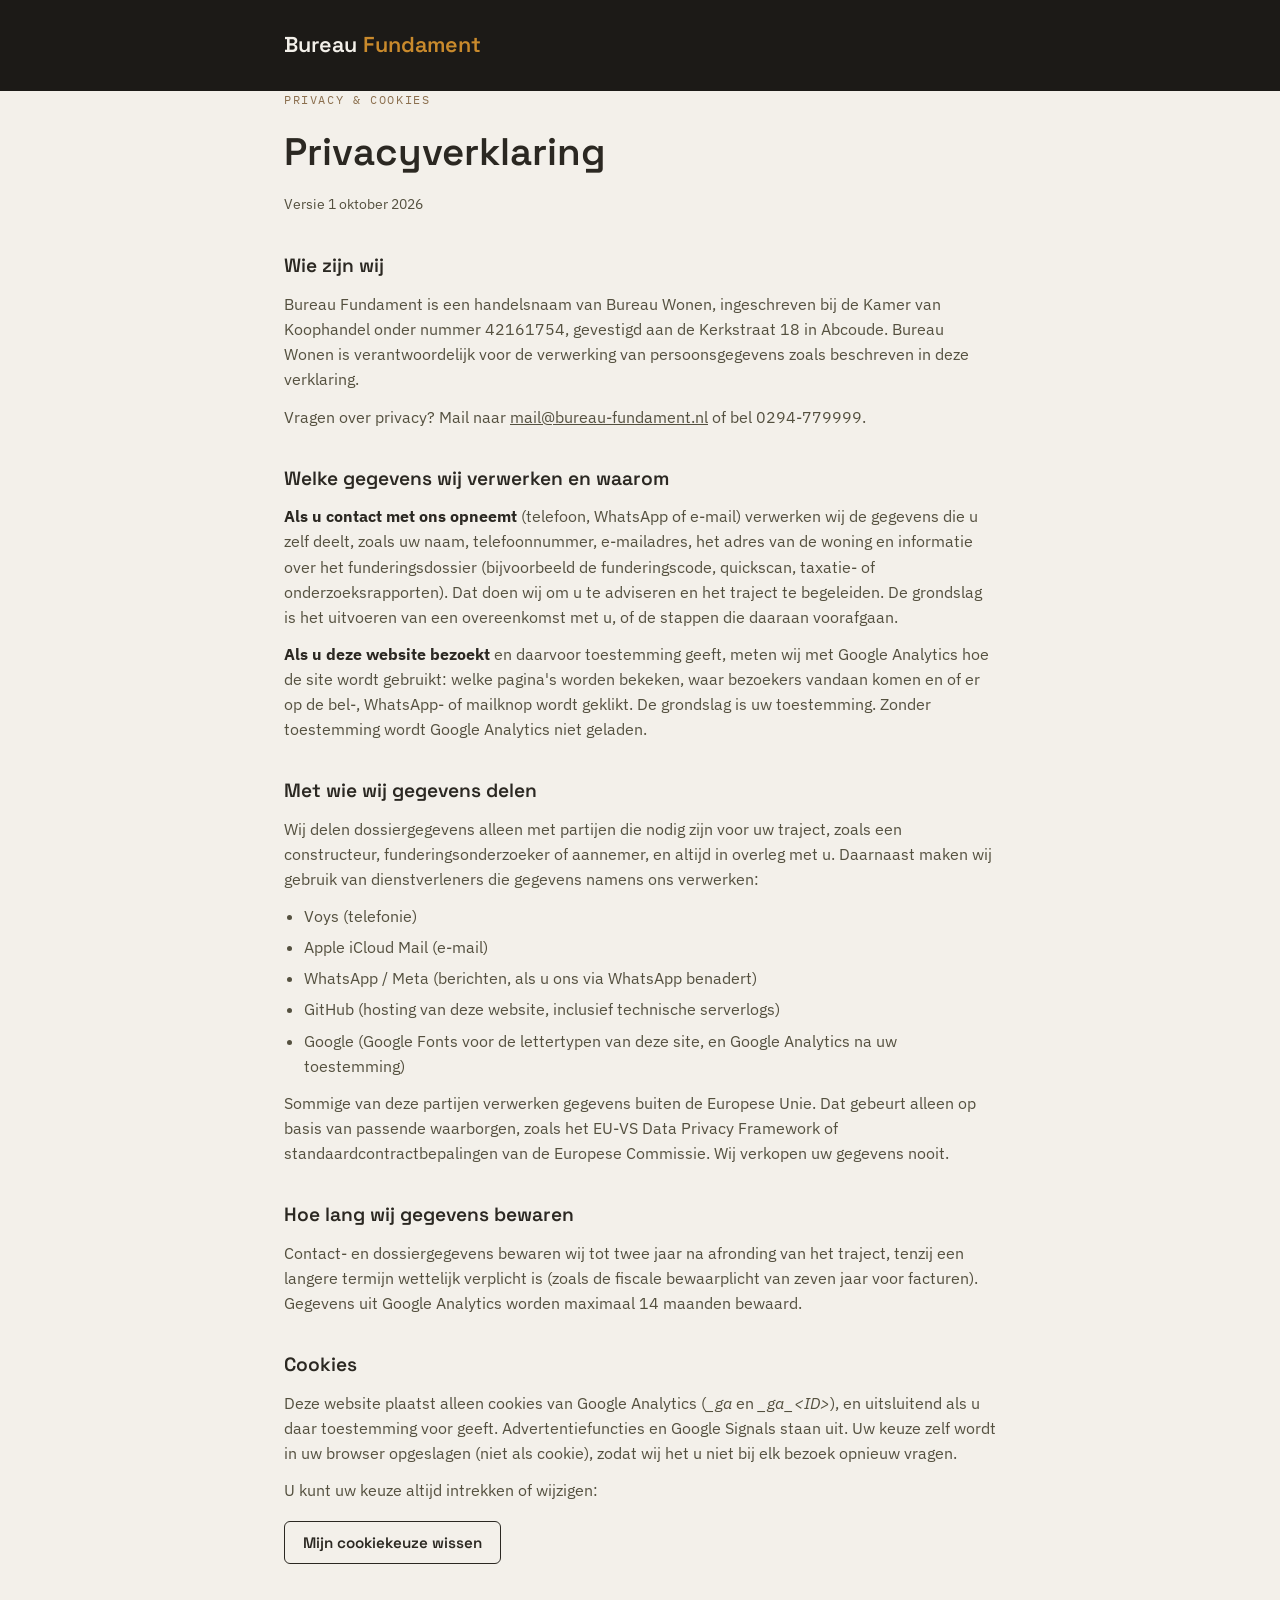
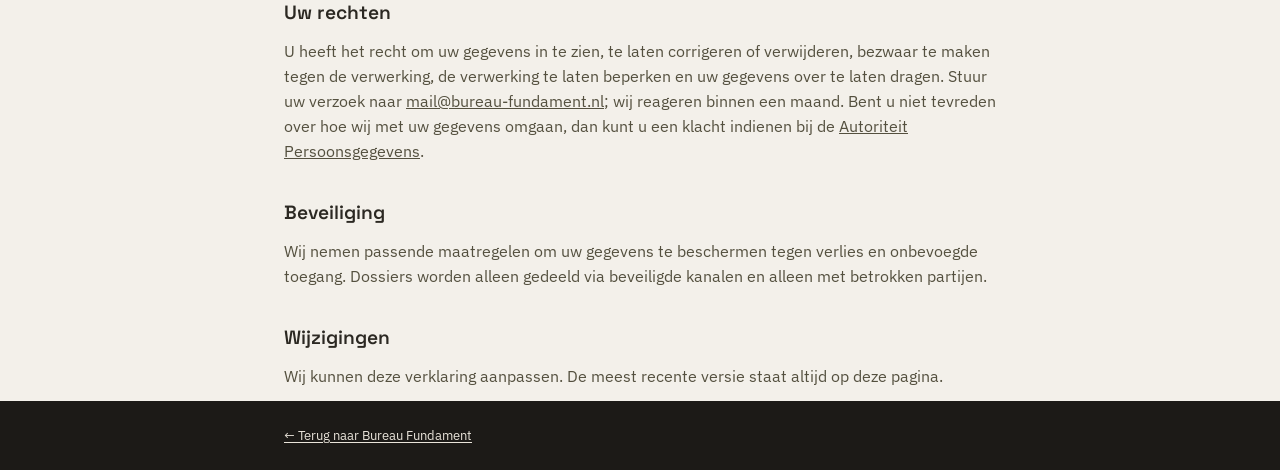
==== privacy.html @ fc294bc4 "Add files via upload Google Tag en Privacy Statement en Cookie" ====
<!DOCTYPE html>
<html lang="nl">
<head>
<meta charset="UTF-8">
<meta name="viewport" content="width=device-width, initial-scale=1.0">
<title>Privacyverklaring — Bureau Fundament</title>
<meta name="robots" content="noindex">
<link rel="preconnect" href="https://fonts.googleapis.com">
<link rel="preconnect" href="https://fonts.gstatic.com" crossorigin>
<link href="https://fonts.googleapis.com/css2?family=Space+Grotesk:wght@500;600&family=IBM+Plex+Sans:wght@400;500;600&family=IBM+Plex+Mono:wght@500&display=swap" rel="stylesheet">
<style>
  :root{
    --grond-donker:#1c1a17; --beton:#e9e4da; --beton-licht:#f3f0ea;
    --klei:#8b6f4e; --code-amber:#c98a2c; --inkt:#2b2822; --inkt-zacht:#54503f;
  }
  *{box-sizing:border-box;margin:0;padding:0;}
  body{font-family:'IBM Plex Sans',sans-serif;color:var(--inkt);background:var(--beton-licht);line-height:1.6;-webkit-font-smoothing:antialiased;}
  a{color:inherit;}
  .wrap{max-width:760px;margin:0 auto;padding:0 24px;}
  header{background:var(--grond-donker);color:var(--beton-licht);padding:28px 0;}
  header a{text-decoration:none;font-family:'Space Grotesk',sans-serif;font-weight:600;font-size:1.35rem;}
  header a span{color:var(--code-amber);}
  main{padding:56px 0 72px;}
  .label{font-family:'IBM Plex Mono',monospace;font-size:0.72rem;letter-spacing:0.14em;text-transform:uppercase;color:var(--klei);margin-bottom:12px;display:block;}
  h1{font-family:'Space Grotesk',sans-serif;font-weight:600;font-size:clamp(1.8rem,4vw,2.4rem);margin-bottom:10px;}
  .datum{color:var(--inkt-zacht);font-size:0.9rem;margin-bottom:36px;}
  h2{font-family:'Space Grotesk',sans-serif;font-weight:600;font-size:1.2rem;margin:34px 0 10px;}
  p,li{color:var(--inkt-zacht);font-size:0.98rem;}
  p{margin-bottom:12px;}
  ul{margin:0 0 12px 20px;}
  li{margin-bottom:6px;}
  strong{color:var(--inkt);}
  .knop{display:inline-block;margin-top:6px;font-family:'Space Grotesk',sans-serif;font-weight:600;font-size:0.95rem;padding:11px 18px;border-radius:6px;border:1px solid var(--inkt);background:transparent;color:var(--inkt);cursor:pointer;}
  #keuzeMelding{margin-top:10px;font-size:0.9rem;}
  footer{background:var(--grond-donker);color:var(--beton);padding:24px 0;font-size:0.82rem;}
  footer a{text-underline-offset:2px;}
</style>
</head>
<body>

<header>
  <div class="wrap"><a href="index.html">Bureau <span>Fundament</span></a></div>
</header>

<main class="wrap">
  <span class="label">Privacy &amp; cookies</span>
  <h1>Privacyverklaring</h1>
  <p class="datum">Versie 1 oktober 2026</p>

  <h2>Wie zijn wij</h2>
  <p>Bureau Fundament is een handelsnaam van Bureau Wonen, ingeschreven bij de Kamer van Koophandel onder nummer 42161754, gevestigd aan de Kerkstraat 18 in Abcoude. Bureau Wonen is verantwoordelijk voor de verwerking van persoonsgegevens zoals beschreven in deze verklaring.</p>
  <p>Vragen over privacy? Mail naar <a href="mailto:mail@bureau-fundament.nl">mail@bureau-fundament.nl</a> of bel 0294&#8209;779999.</p>

  <h2>Welke gegevens wij verwerken en waarom</h2>
  <p><strong>Als u contact met ons opneemt</strong> (telefoon, WhatsApp of e-mail) verwerken wij de gegevens die u zelf deelt, zoals uw naam, telefoonnummer, e-mailadres, het adres van de woning en informatie over het funderingsdossier (bijvoorbeeld de funderingscode, quickscan, taxatie- of onderzoeksrapporten). Dat doen wij om u te adviseren en het traject te begeleiden. De grondslag is het uitvoeren van een overeenkomst met u, of de stappen die daaraan voorafgaan.</p>
  <p><strong>Als u deze website bezoekt</strong> en daarvoor toestemming geeft, meten wij met Google Analytics hoe de site wordt gebruikt: welke pagina's worden bekeken, waar bezoekers vandaan komen en of er op de bel-, WhatsApp- of mailknop wordt geklikt. De grondslag is uw toestemming. Zonder toestemming wordt Google Analytics niet geladen.</p>

  <h2>Met wie wij gegevens delen</h2>
  <p>Wij delen dossiergegevens alleen met partijen die nodig zijn voor uw traject, zoals een constructeur, funderingsonderzoeker of aannemer, en altijd in overleg met u. Daarnaast maken wij gebruik van dienstverleners die gegevens namens ons verwerken:</p>
  <ul>
    <li>Voys (telefonie)</li>
    <li>Apple iCloud Mail (e-mail)</li>
    <li>WhatsApp / Meta (berichten, als u ons via WhatsApp benadert)</li>
    <li>GitHub (hosting van deze website, inclusief technische serverlogs)</li>
    <li>Google (Google Fonts voor de lettertypen van deze site, en Google Analytics na uw toestemming)</li>
  </ul>
  <p>Sommige van deze partijen verwerken gegevens buiten de Europese Unie. Dat gebeurt alleen op basis van passende waarborgen, zoals het EU-VS Data Privacy Framework of standaardcontractbepalingen van de Europese Commissie. Wij verkopen uw gegevens nooit.</p>

  <h2>Hoe lang wij gegevens bewaren</h2>
  <p>Contact- en dossiergegevens bewaren wij tot twee jaar na afronding van het traject, tenzij een langere termijn wettelijk verplicht is (zoals de fiscale bewaarplicht van zeven jaar voor facturen). Gegevens uit Google Analytics worden maximaal 14 maanden bewaard.</p>

  <h2>Cookies</h2>
  <p>Deze website plaatst alleen cookies van Google Analytics (<em>_ga</em> en <em>_ga_&lt;ID&gt;</em>), en uitsluitend als u daar toestemming voor geeft. Advertentiefuncties en Google Signals staan uit. Uw keuze zelf wordt in uw browser opgeslagen (niet als cookie), zodat wij het u niet bij elk bezoek opnieuw vragen.</p>
  <p>U kunt uw keuze altijd intrekken of wijzigen:</p>
  <button type="button" class="knop" id="keuzeWissen">Mijn cookiekeuze wissen</button>
  <p id="keuzeMelding" hidden>Uw keuze is gewist en eventuele Analytics-cookies zijn verwijderd. Bij uw volgende bezoek aan de homepage vragen wij het opnieuw.</p>

  <h2>Uw rechten</h2>
  <p>U heeft het recht om uw gegevens in te zien, te laten corrigeren of verwijderen, bezwaar te maken tegen de verwerking, de verwerking te laten beperken en uw gegevens over te laten dragen. Stuur uw verzoek naar <a href="mailto:mail@bureau-fundament.nl">mail@bureau-fundament.nl</a>; wij reageren binnen een maand. Bent u niet tevreden over hoe wij met uw gegevens omgaan, dan kunt u een klacht indienen bij de <a href="https://autoriteitpersoonsgegevens.nl" target="_blank" rel="noopener">Autoriteit Persoonsgegevens</a>.</p>

  <h2>Beveiliging</h2>
  <p>Wij nemen passende maatregelen om uw gegevens te beschermen tegen verlies en onbevoegde toegang. Dossiers worden alleen gedeeld via beveiligde kanalen en alleen met betrokken partijen.</p>

  <h2>Wijzigingen</h2>
  <p>Wij kunnen deze verklaring aanpassen. De meest recente versie staat altijd op deze pagina.</p>
</main>

<footer>
  <div class="wrap"><a href="index.html">&larr; Terug naar Bureau Fundament</a></div>
</footer>

<script>
  document.getElementById('keuzeWissen').addEventListener('click', function(){
    try { localStorage.removeItem('bf_cookiekeuze'); } catch (e) {}
    var host = location.hostname.replace(/^www\./, '');
    document.cookie.split(';').forEach(function(c){
      var naam = c.split('=')[0].trim();
      if (naam.indexOf('_ga') === 0) {
        ['', ';domain=' + host, ';domain=.' + host].forEach(function(d){
          document.cookie = naam + '=;expires=Thu, 01 Jan 1970 00:00:00 GMT;path=/' + d;
        });
      }
    });
    document.getElementById('keuzeMelding').hidden = false;
  });
</script>

</body>
</html>
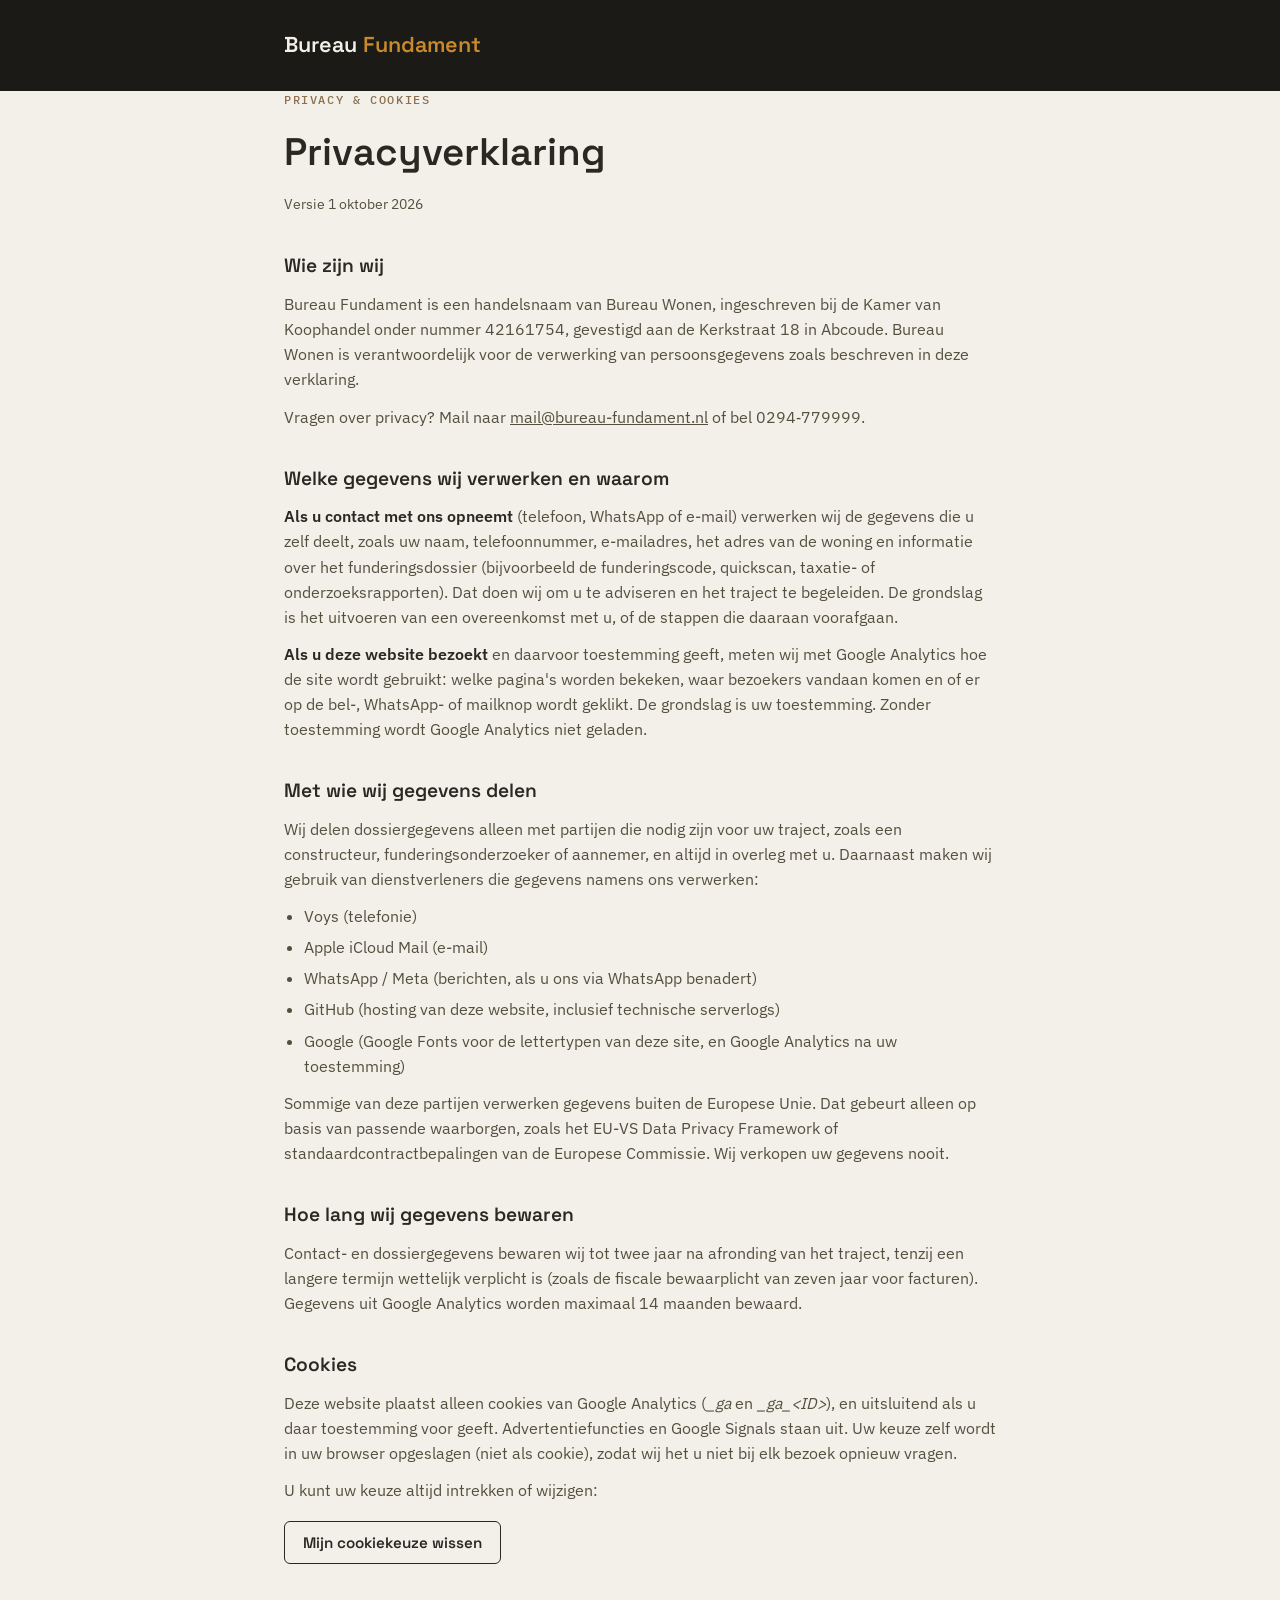
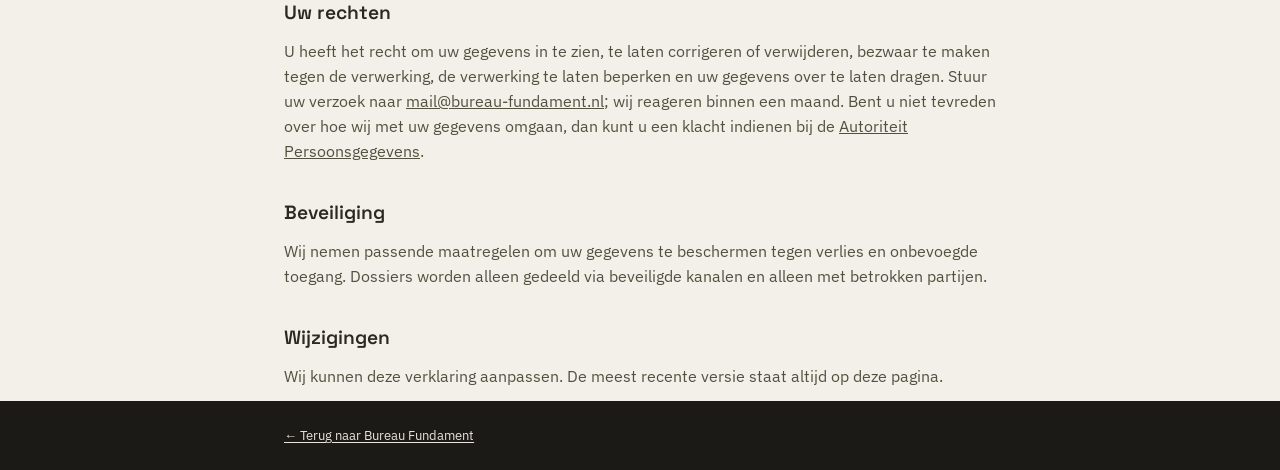
==== commit 1fb4228d: "Add CSP and referrer meta tags, self-host fonts GitHub Pages cannot send response headers, so add a " ====
--- a/privacy.html
+++ b/privacy.html
@@ -3,38 +3,13 @@
 <head>
 <meta charset="UTF-8">
 <meta name="viewport" content="width=device-width, initial-scale=1.0">
+<!-- Security: GitHub Pages cannot send headers, so CSP and referrer policy are meta tags. Keep scripts and styles in assets/. -->
+<meta http-equiv="Content-Security-Policy" content="default-src 'self'; script-src 'self'; style-src 'self'; font-src 'self'; img-src 'self'; connect-src 'self'; frame-src 'none'; object-src 'none'; base-uri 'self'; form-action 'self'; upgrade-insecure-requests">
+<meta name="referrer" content="strict-origin-when-cross-origin">
 <title>Privacyverklaring — Bureau Fundament</title>
 <meta name="robots" content="noindex">
-<link rel="preconnect" href="https://fonts.googleapis.com">
-<link rel="preconnect" href="https://fonts.gstatic.com" crossorigin>
-<link href="https://fonts.googleapis.com/css2?family=Space+Grotesk:wght@500;600&family=IBM+Plex+Sans:wght@400;500;600&family=IBM+Plex+Mono:wght@500&display=swap" rel="stylesheet">
-<style>
-  :root{
-    --grond-donker:#1c1a17; --beton:#e9e4da; --beton-licht:#f3f0ea;
-    --klei:#8b6f4e; --code-amber:#c98a2c; --inkt:#2b2822; --inkt-zacht:#54503f;
-  }
-  *{box-sizing:border-box;margin:0;padding:0;}
-  body{font-family:'IBM Plex Sans',sans-serif;color:var(--inkt);background:var(--beton-licht);line-height:1.6;-webkit-font-smoothing:antialiased;}
-  a{color:inherit;}
-  .wrap{max-width:760px;margin:0 auto;padding:0 24px;}
-  header{background:var(--grond-donker);color:var(--beton-licht);padding:28px 0;}
-  header a{text-decoration:none;font-family:'Space Grotesk',sans-serif;font-weight:600;font-size:1.35rem;}
-  header a span{color:var(--code-amber);}
-  main{padding:56px 0 72px;}
-  .label{font-family:'IBM Plex Mono',monospace;font-size:0.72rem;letter-spacing:0.14em;text-transform:uppercase;color:var(--klei);margin-bottom:12px;display:block;}
-  h1{font-family:'Space Grotesk',sans-serif;font-weight:600;font-size:clamp(1.8rem,4vw,2.4rem);margin-bottom:10px;}
-  .datum{color:var(--inkt-zacht);font-size:0.9rem;margin-bottom:36px;}
-  h2{font-family:'Space Grotesk',sans-serif;font-weight:600;font-size:1.2rem;margin:34px 0 10px;}
-  p,li{color:var(--inkt-zacht);font-size:0.98rem;}
-  p{margin-bottom:12px;}
-  ul{margin:0 0 12px 20px;}
-  li{margin-bottom:6px;}
-  strong{color:var(--inkt);}
-  .knop{display:inline-block;margin-top:6px;font-family:'Space Grotesk',sans-serif;font-weight:600;font-size:0.95rem;padding:11px 18px;border-radius:6px;border:1px solid var(--inkt);background:transparent;color:var(--inkt);cursor:pointer;}
-  #keuzeMelding{margin-top:10px;font-size:0.9rem;}
-  footer{background:var(--grond-donker);color:var(--beton);padding:24px 0;font-size:0.82rem;}
-  footer a{text-underline-offset:2px;}
-</style>
+<link rel="stylesheet" href="assets/fonts/fonts.css">
+<link rel="stylesheet" href="assets/privacy.css">
 </head>
 <body>
 
@@ -89,21 +64,7 @@
   <div class="wrap"><a href="index.html">&larr; Terug naar Bureau Fundament</a></div>
 </footer>
 
-<script>
-  document.getElementById('keuzeWissen').addEventListener('click', function(){
-    try { localStorage.removeItem('bf_cookiekeuze'); } catch (e) {}
-    var host = location.hostname.replace(/^www\./, '');
-    document.cookie.split(';').forEach(function(c){
-      var naam = c.split('=')[0].trim();
-      if (naam.indexOf('_ga') === 0) {
-        ['', ';domain=' + host, ';domain=.' + host].forEach(function(d){
-          document.cookie = naam + '=;expires=Thu, 01 Jan 1970 00:00:00 GMT;path=/' + d;
-        });
-      }
-    });
-    document.getElementById('keuzeMelding').hidden = false;
-  });
-</script>
+<script src="assets/privacy.js"></script>
 
 </body>
 </html>
--- a/assets/fonts/fonts.css
+++ b/assets/fonts/fonts.css
@@ -0,0 +1,97 @@
+/* Self-hosted fonts (from fontsource npm packages, SIL OFL 1.1, see LICENSE files here). Replaces Google Fonts. */
+@font-face {
+  font-family: 'Space Grotesk';
+  font-style: normal;
+  font-weight: 300 700;
+  font-display: swap;
+  src: url(space-grotesk-latin-ext-wght-normal.woff2) format('woff2');
+  unicode-range: U+0100-02BA,U+02BD-02C5,U+02C7-02CC,U+02CE-02D7,U+02DD-02FF,U+0304,U+0308,U+0329,U+1D00-1DBF,U+1E00-1E9F,U+1EF2-1EFF,U+2020,U+20A0-20AB,U+20AD-20C0,U+2113,U+2C60-2C7F,U+A720-A7FF;
+}
+@font-face {
+  font-family: 'Space Grotesk';
+  font-style: normal;
+  font-weight: 300 700;
+  font-display: swap;
+  src: url(space-grotesk-latin-wght-normal.woff2) format('woff2');
+  unicode-range: U+0000-00FF,U+0131,U+0152-0153,U+02BB-02BC,U+02C6,U+02DA,U+02DC,U+0304,U+0308,U+0329,U+2000-206F,U+20AC,U+2122,U+2191,U+2193,U+2212,U+2215,U+FEFF,U+FFFD;
+}
+@font-face {
+  font-family: 'Inter';
+  font-style: normal;
+  font-weight: 100 900;
+  font-display: swap;
+  src: url(inter-latin-ext-wght-normal.woff2) format('woff2');
+  unicode-range: U+0100-02BA,U+02BD-02C5,U+02C7-02CC,U+02CE-02D7,U+02DD-02FF,U+0304,U+0308,U+0329,U+1D00-1DBF,U+1E00-1E9F,U+1EF2-1EFF,U+2020,U+20A0-20AB,U+20AD-20C0,U+2113,U+2C60-2C7F,U+A720-A7FF;
+}
+@font-face {
+  font-family: 'Inter';
+  font-style: normal;
+  font-weight: 100 900;
+  font-display: swap;
+  src: url(inter-latin-wght-normal.woff2) format('woff2');
+  unicode-range: U+0000-00FF,U+0131,U+0152-0153,U+02BB-02BC,U+02C6,U+02DA,U+02DC,U+0304,U+0308,U+0329,U+2000-206F,U+20AC,U+2122,U+2191,U+2193,U+2212,U+2215,U+FEFF,U+FFFD;
+}
+@font-face {
+  font-family: 'IBM Plex Mono';
+  font-style: normal;
+  font-weight: 500;
+  font-display: swap;
+  src: url(ibm-plex-mono-latin-ext-500-normal.woff2) format('woff2');
+  unicode-range: U+0100-02BA,U+02BD-02C5,U+02C7-02CC,U+02CE-02D7,U+02DD-02FF,U+0304,U+0308,U+0329,U+1D00-1DBF,U+1E00-1E9F,U+1EF2-1EFF,U+2020,U+20A0-20AB,U+20AD-20C0,U+2113,U+2C60-2C7F,U+A720-A7FF;
+}
+@font-face {
+  font-family: 'IBM Plex Mono';
+  font-style: normal;
+  font-weight: 500;
+  font-display: swap;
+  src: url(ibm-plex-mono-latin-500-normal.woff2) format('woff2');
+  unicode-range: U+0000-00FF,U+0131,U+0152-0153,U+02BB-02BC,U+02C6,U+02DA,U+02DC,U+0304,U+0308,U+0329,U+2000-206F,U+20AC,U+2122,U+2191,U+2193,U+2212,U+2215,U+FEFF,U+FFFD;
+}
+@font-face {
+  font-family: 'IBM Plex Sans';
+  font-style: normal;
+  font-weight: 400;
+  font-display: swap;
+  src: url(ibm-plex-sans-latin-ext-400-normal.woff2) format('woff2');
+  unicode-range: U+0100-02BA,U+02BD-02C5,U+02C7-02CC,U+02CE-02D7,U+02DD-02FF,U+0304,U+0308,U+0329,U+1D00-1DBF,U+1E00-1E9F,U+1EF2-1EFF,U+2020,U+20A0-20AB,U+20AD-20C0,U+2113,U+2C60-2C7F,U+A720-A7FF;
+}
+@font-face {
+  font-family: 'IBM Plex Sans';
+  font-style: normal;
+  font-weight: 400;
+  font-display: swap;
+  src: url(ibm-plex-sans-latin-400-normal.woff2) format('woff2');
+  unicode-range: U+0000-00FF,U+0131,U+0152-0153,U+02BB-02BC,U+02C6,U+02DA,U+02DC,U+0304,U+0308,U+0329,U+2000-206F,U+20AC,U+2122,U+2191,U+2193,U+2212,U+2215,U+FEFF,U+FFFD;
+}
+@font-face {
+  font-family: 'IBM Plex Sans';
+  font-style: normal;
+  font-weight: 500;
+  font-display: swap;
+  src: url(ibm-plex-sans-latin-ext-500-normal.woff2) format('woff2');
+  unicode-range: U+0100-02BA,U+02BD-02C5,U+02C7-02CC,U+02CE-02D7,U+02DD-02FF,U+0304,U+0308,U+0329,U+1D00-1DBF,U+1E00-1E9F,U+1EF2-1EFF,U+2020,U+20A0-20AB,U+20AD-20C0,U+2113,U+2C60-2C7F,U+A720-A7FF;
+}
+@font-face {
+  font-family: 'IBM Plex Sans';
+  font-style: normal;
+  font-weight: 500;
+  font-display: swap;
+  src: url(ibm-plex-sans-latin-500-normal.woff2) format('woff2');
+  unicode-range: U+0000-00FF,U+0131,U+0152-0153,U+02BB-02BC,U+02C6,U+02DA,U+02DC,U+0304,U+0308,U+0329,U+2000-206F,U+20AC,U+2122,U+2191,U+2193,U+2212,U+2215,U+FEFF,U+FFFD;
+}
+@font-face {
+  font-family: 'IBM Plex Sans';
+  font-style: normal;
+  font-weight: 600;
+  font-display: swap;
+  src: url(ibm-plex-sans-latin-ext-600-normal.woff2) format('woff2');
+  unicode-range: U+0100-02BA,U+02BD-02C5,U+02C7-02CC,U+02CE-02D7,U+02DD-02FF,U+0304,U+0308,U+0329,U+1D00-1DBF,U+1E00-1E9F,U+1EF2-1EFF,U+2020,U+20A0-20AB,U+20AD-20C0,U+2113,U+2C60-2C7F,U+A720-A7FF;
+}
+@font-face {
+  font-family: 'IBM Plex Sans';
+  font-style: normal;
+  font-weight: 600;
+  font-display: swap;
+  src: url(ibm-plex-sans-latin-600-normal.woff2) format('woff2');
+  unicode-range: U+0000-00FF,U+0131,U+0152-0153,U+02BB-02BC,U+02C6,U+02DA,U+02DC,U+0304,U+0308,U+0329,U+2000-206F,U+20AC,U+2122,U+2191,U+2193,U+2212,U+2215,U+FEFF,U+FFFD;
+}
--- a/assets/privacy.css
+++ b/assets/privacy.css
@@ -0,0 +1,25 @@
+  :root{
+    --grond-donker:#1c1a17; --beton:#e9e4da; --beton-licht:#f3f0ea;
+    --klei:#8b6f4e; --code-amber:#c98a2c; --inkt:#2b2822; --inkt-zacht:#54503f;
+  }
+  *{box-sizing:border-box;margin:0;padding:0;}
+  body{font-family:'IBM Plex Sans',sans-serif;color:var(--inkt);background:var(--beton-licht);line-height:1.6;-webkit-font-smoothing:antialiased;}
+  a{color:inherit;}
+  .wrap{max-width:760px;margin:0 auto;padding:0 24px;}
+  header{background:var(--grond-donker);color:var(--beton-licht);padding:28px 0;}
+  header a{text-decoration:none;font-family:'Space Grotesk',sans-serif;font-weight:600;font-size:1.35rem;}
+  header a span{color:var(--code-amber);}
+  main{padding:56px 0 72px;}
+  .label{font-family:'IBM Plex Mono',monospace;font-size:0.72rem;letter-spacing:0.14em;text-transform:uppercase;color:var(--klei);margin-bottom:12px;display:block;}
+  h1{font-family:'Space Grotesk',sans-serif;font-weight:600;font-size:clamp(1.8rem,4vw,2.4rem);margin-bottom:10px;}
+  .datum{color:var(--inkt-zacht);font-size:0.9rem;margin-bottom:36px;}
+  h2{font-family:'Space Grotesk',sans-serif;font-weight:600;font-size:1.2rem;margin:34px 0 10px;}
+  p,li{color:var(--inkt-zacht);font-size:0.98rem;}
+  p{margin-bottom:12px;}
+  ul{margin:0 0 12px 20px;}
+  li{margin-bottom:6px;}
+  strong{color:var(--inkt);}
+  .knop{display:inline-block;margin-top:6px;font-family:'Space Grotesk',sans-serif;font-weight:600;font-size:0.95rem;padding:11px 18px;border-radius:6px;border:1px solid var(--inkt);background:transparent;color:var(--inkt);cursor:pointer;}
+  #keuzeMelding{margin-top:10px;font-size:0.9rem;}
+  footer{background:var(--grond-donker);color:var(--beton);padding:24px 0;font-size:0.82rem;}
+  footer a{text-underline-offset:2px;}
